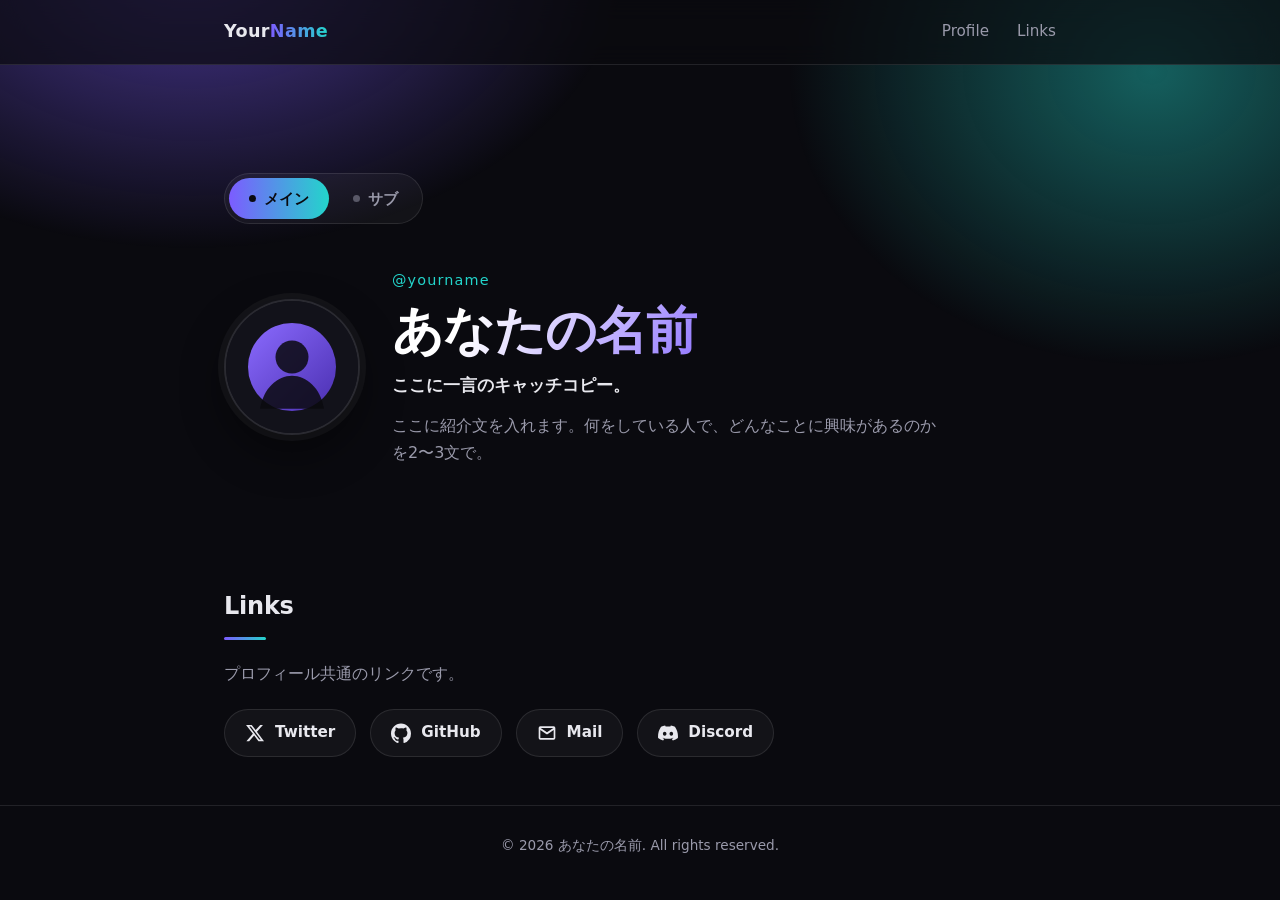
==== index.html @ 79619dff "update" ====
<!DOCTYPE html>
<html lang="ja">
<head>
  <meta charset="UTF-8" />
  <meta name="viewport" content="width=device-width, initial-scale=1.0" />
  <title>あなたの名前 | Portfolio</title>
  <meta name="description" content="2つのプロフィールを切り替えられるポートフォリオサイト。" />
  <link rel="stylesheet" href="styles.css" />
</head>
<body>
  <div class="glow" aria-hidden="true"></div>

  <header class="site-header">
    <div class="container header-inner">
      <a href="#top" class="logo">Your<span>Name</span></a>
      <button class="nav-toggle" aria-label="メニューを開く" aria-expanded="false" aria-controls="site-nav">
        <span></span><span></span><span></span>
      </button>
      <nav id="site-nav" class="site-nav">
        <a href="#profile">Profile</a>
        <a href="#links">Links</a>
      </nav>
    </div>
  </header>

  <main id="top">
    <section id="profile" class="hero container">
      <div class="profile-switch" role="tablist" aria-label="プロフィールを切り替え">
        <button class="switch-tab is-active" role="tab" id="tab-0" aria-selected="true" aria-controls="profile-panel" tabindex="0">
          <span class="switch-dot" aria-hidden="true"></span>
          <span class="switch-label">メイン</span>
        </button>
        <button class="switch-tab" role="tab" id="tab-1" aria-selected="false" aria-controls="profile-panel" tabindex="-1">
          <span class="switch-dot" aria-hidden="true"></span>
          <span class="switch-label">サブ</span>
        </button>
      </div>

      <div id="profile-panel" class="profile-panel" role="tabpanel" aria-labelledby="tab-0" tabindex="0">
        <div class="profile-content" id="profile-content">
          <img id="profile-avatar" class="avatar" src="assets/avatar-1.svg" alt="メインのアイコン" width="132" height="132" />
          <div class="profile-meta">
            <p class="handle" id="profile-handle">@yourname</p>
            <h1 class="profile-name" id="profile-name">あなたの名前</h1>
            <p class="profile-tagline" id="profile-tagline">ここに一言のキャッチコピー。</p>
            <p class="profile-intro" id="profile-intro">
              ここに紹介文を入れます。何をしている人で、どんなことに興味があるのかを2〜3文で。
            </p>
          </div>
        </div>
      </div>
    </section>

    <section id="links" class="section container reveal">
      <h2 class="section-title">Links</h2>
      <p class="section-body">プロフィール共通のリンクです。</p>
      <ul class="social-list">
        <li>
          <a class="social" href="https://twitter.com/" target="_blank" rel="noopener noreferrer">
            <svg viewBox="0 0 24 24" aria-hidden="true"><path d="M18.244 2.25h3.308l-7.227 8.26 8.502 11.24H16.17l-5.214-6.817L4.99 21.75H1.68l7.73-8.835L1.254 2.25H8.08l4.713 6.231zm-1.161 17.52h1.833L7.084 4.126H5.117z" /></svg>
            <span>Twitter</span>
          </a>
        </li>
        <li>
          <a class="social" href="https://github.com/" target="_blank" rel="noopener noreferrer">
            <svg viewBox="0 0 24 24" aria-hidden="true"><path d="M12 .5C5.37.5 0 5.87 0 12.5c0 5.3 3.44 9.8 8.21 11.39.6.11.82-.26.82-.58 0-.29-.01-1.04-.02-2.05-3.34.73-4.04-1.61-4.04-1.61-.55-1.39-1.34-1.76-1.34-1.76-1.09-.75.08-.73.08-.73 1.2.08 1.84 1.24 1.84 1.24 1.07 1.83 2.81 1.3 3.5.99.11-.78.42-1.3.76-1.6-2.67-.3-5.47-1.34-5.47-5.95 0-1.31.47-2.39 1.24-3.23-.12-.3-.54-1.52.12-3.18 0 0 1.01-.32 3.3 1.23a11.5 11.5 0 0 1 3.01-.4c1.02 0 2.05.14 3.01.4 2.28-1.55 3.29-1.23 3.29-1.23.66 1.66.24 2.88.12 3.18.77.84 1.24 1.92 1.24 3.23 0 4.62-2.81 5.64-5.49 5.94.43.37.82 1.1.82 2.22 0 1.6-.02 2.89-.02 3.28 0 .32.22.7.83.58A12 12 0 0 0 24 12.5C24 5.87 18.63.5 12 .5z" /></svg>
            <span>GitHub</span>
          </a>
        </li>
        <li>
          <a class="social" href="mailto:you@example.com">
            <svg viewBox="0 0 24 24" aria-hidden="true"><path d="M2 6a2 2 0 0 1 2-2h16a2 2 0 0 1 2 2v12a2 2 0 0 1-2 2H4a2 2 0 0 1-2-2zm2.4 0L12 11.16 19.6 6zM4 8.34V18h16V8.34l-7.42 5.09a1 1 0 0 1-1.16 0z" /></svg>
            <span>Mail</span>
          </a>
        </li>
        <li>
          <a class="social" href="https://discord.com/" target="_blank" rel="noopener noreferrer">
            <svg viewBox="0 0 24 24" aria-hidden="true"><path d="M20.32 4.37A19.79 19.79 0 0 0 15.44 3a13.7 13.7 0 0 0-.62 1.28 18.28 18.28 0 0 0-5.64 0A12.6 12.6 0 0 0 8.55 3a19.74 19.74 0 0 0-4.88 1.37C.56 9.02-.28 13.55.14 18.02a19.9 19.9 0 0 0 6.02 3.04 14.6 14.6 0 0 0 1.29-2.1 12.9 12.9 0 0 1-2.03-.98c.17-.12.34-.25.5-.38a14.2 14.2 0 0 0 12.16 0c.16.13.33.26.5.38a12.9 12.9 0 0 1-2.03.98 14.5 14.5 0 0 0 1.29 2.1 19.84 19.84 0 0 0 6.03-3.04c.5-5.18-.83-9.67-3.55-13.65zM8.02 15.33c-1.18 0-2.15-1.08-2.15-2.42 0-1.33.95-2.42 2.15-2.42 1.2 0 2.17 1.09 2.15 2.42 0 1.34-.95 2.42-2.15 2.42zm7.96 0c-1.18 0-2.15-1.08-2.15-2.42 0-1.33.95-2.42 2.15-2.42 1.2 0 2.17 1.09 2.15 2.42 0 1.34-.95 2.42-2.15 2.42z" /></svg>
            <span>Discord</span>
          </a>
        </li>
      </ul>
    </section>
  </main>

  <footer class="site-footer">
    <div class="container">
      <p>&copy; <span id="year"></span> あなたの名前. All rights reserved.</p>
    </div>
  </footer>

  <script src="script.js"></script>
</body>
</html>
---- styles.css ----
:root {
  --bg: #0a0a0f;
  --bg-soft: #12121a;
  --surface: rgba(255, 255, 255, 0.04);
  --surface-strong: rgba(255, 255, 255, 0.08);
  --border: rgba(255, 255, 255, 0.1);
  --text: #e8e8ee;
  --text-muted: #9a9aab;
  --accent: #7c5cff;
  --accent-2: #23d5cb;
  --radius: 14px;
  --max-width: 880px;
}

* {
  margin: 0;
  padding: 0;
  box-sizing: border-box;
}

html {
  scroll-behavior: smooth;
}

body {
  font-family: system-ui, -apple-system, "Segoe UI", "Hiragino Kaku Gothic ProN",
    "Noto Sans JP", Meiryo, sans-serif;
  background: var(--bg);
  color: var(--text);
  line-height: 1.7;
  -webkit-font-smoothing: antialiased;
  overflow-x: hidden;
}

:focus-visible {
  outline: 2px solid var(--accent-2);
  outline-offset: 3px;
  border-radius: 8px;
}

.glow {
  position: fixed;
  inset: 0;
  z-index: -1;
  pointer-events: none;
  background:
    radial-gradient(620px 420px at 15% -5%, color-mix(in oklab, var(--accent) 55%, transparent), transparent 70%),
    radial-gradient(520px 420px at 90% 8%, color-mix(in oklab, var(--accent-2) 42%, transparent), transparent 70%);
}

.container {
  width: 100%;
  max-width: var(--max-width);
  margin: 0 auto;
  padding: 0 24px;
}

a {
  color: inherit;
  text-decoration: none;
}

/* Header */
.site-header {
  position: sticky;
  top: 0;
  z-index: 10;
  backdrop-filter: blur(12px);
  background: rgba(10, 10, 15, 0.7);
  border-bottom: 1px solid var(--border);
}

.header-inner {
  display: flex;
  align-items: center;
  justify-content: space-between;
  height: 64px;
}

.logo {
  font-weight: 700;
  letter-spacing: 0.02em;
  font-size: 1.1rem;
}

.logo span {
  background: linear-gradient(90deg, var(--accent), var(--accent-2));
  -webkit-background-clip: text;
  background-clip: text;
  color: transparent;
}

.site-nav {
  display: flex;
  gap: 28px;
}

.site-nav a {
  color: var(--text-muted);
  font-size: 0.95rem;
  transition: color 0.2s ease;
}

.site-nav a:hover {
  color: var(--text);
}

.nav-toggle {
  display: none;
  flex-direction: column;
  gap: 5px;
  background: none;
  border: none;
  cursor: pointer;
  padding: 8px;
}

.nav-toggle span {
  width: 22px;
  height: 2px;
  background: var(--text);
  border-radius: 2px;
  transition: transform 0.2s ease, opacity 0.2s ease;
}

/* Profile switcher */
.hero {
  padding: clamp(56px, 12vh, 120px) 24px clamp(40px, 8vh, 80px);
}

.profile-switch {
  display: inline-flex;
  gap: 4px;
  padding: 4px;
  margin-bottom: 44px;
  border: 1px solid var(--border);
  border-radius: 999px;
  background: var(--surface);
}

.switch-tab {
  display: inline-flex;
  align-items: center;
  gap: 8px;
  min-height: 40px;
  padding: 8px 20px;
  border: none;
  border-radius: 999px;
  background: transparent;
  color: var(--text-muted);
  font: inherit;
  font-size: 0.92rem;
  font-weight: 600;
  cursor: pointer;
  transition: color 0.2s ease, background 0.25s ease;
}

.switch-tab:hover {
  color: var(--text);
}

.switch-tab.is-active {
  color: #0a0a0f;
  background: linear-gradient(90deg, var(--accent), var(--accent-2));
}

.switch-dot {
  width: 7px;
  height: 7px;
  border-radius: 50%;
  background: currentColor;
  opacity: 0.5;
}

.switch-tab.is-active .switch-dot {
  opacity: 1;
}

/* Profile panel */
.profile-panel {
  outline: none;
}

.profile-content {
  display: flex;
  align-items: center;
  gap: 32px;
}

.profile-content.switching {
  animation: panelIn 0.4s cubic-bezier(0.22, 1, 0.36, 1) both;
}

@keyframes panelIn {
  from {
    opacity: 0;
    transform: translateY(12px);
  }
  to {
    opacity: 1;
    transform: none;
  }
}

.avatar {
  width: clamp(104px, 20vw, 136px);
  height: clamp(104px, 20vw, 136px);
  flex-shrink: 0;
  border-radius: 50%;
  border: 2px solid var(--border);
  object-fit: cover;
  background: var(--bg-soft);
  box-shadow: 0 0 0 6px var(--surface), 0 18px 44px rgba(0, 0, 0, 0.45);
}

.profile-meta {
  min-width: 0;
}

.handle {
  color: var(--accent-2);
  font-size: 0.9rem;
  letter-spacing: 0.08em;
  margin-bottom: 8px;
}

.profile-name {
  font-size: clamp(2rem, 6vw, 3.2rem);
  line-height: 1.15;
  font-weight: 800;
  letter-spacing: -0.02em;
  background: linear-gradient(120deg, #ffffff 15%, var(--accent) 68%, var(--accent-2) 100%);
  -webkit-background-clip: text;
  background-clip: text;
  color: transparent;
}

.profile-tagline {
  margin-top: 12px;
  font-size: 1.05rem;
  font-weight: 600;
}

.profile-intro {
  margin-top: 12px;
  max-width: 54ch;
  color: var(--text-muted);
}

/* Sections */
.section {
  padding: 48px 24px;
}

.section-title {
  font-size: 1.5rem;
  font-weight: 700;
  letter-spacing: -0.01em;
  margin-bottom: 20px;
}

.section-title::after {
  content: "";
  display: block;
  width: 42px;
  height: 3px;
  margin-top: 10px;
  border-radius: 3px;
  background: linear-gradient(90deg, var(--accent), var(--accent-2));
}

.section-body {
  color: var(--text-muted);
  max-width: 60ch;
  margin-bottom: 22px;
}

/* Social links */
.social-list {
  display: flex;
  flex-wrap: wrap;
  gap: 14px;
  list-style: none;
}

.social {
  display: inline-flex;
  align-items: center;
  gap: 10px;
  min-height: 48px;
  padding: 10px 20px;
  border: 1px solid var(--border);
  border-radius: 999px;
  background: var(--surface);
  font-size: 0.95rem;
  font-weight: 600;
  transition: transform 0.15s ease, border-color 0.2s ease, background 0.2s ease;
}

.social:hover {
  transform: translateY(-2px);
  border-color: color-mix(in oklab, var(--accent) 55%, var(--border));
  background: var(--surface-strong);
}

.social svg {
  width: 20px;
  height: 20px;
  fill: currentColor;
}

/* Footer */
.site-footer {
  border-top: 1px solid var(--border);
  padding: 28px 0;
  color: var(--text-muted);
  font-size: 0.85rem;
}

.site-footer p {
  text-align: center;
}

/* Reveal animation */
.reveal {
  opacity: 0;
  transform: translateY(24px);
  transition: opacity 0.6s ease, transform 0.6s ease;
}

.reveal.visible {
  opacity: 1;
  transform: none;
}

@media (prefers-reduced-motion: reduce) {
  html {
    scroll-behavior: auto;
  }
  .reveal {
    opacity: 1;
    transform: none;
    transition: none;
  }
  .profile-content.switching {
    animation: none;
  }
}

/* Mobile */
@media (max-width: 640px) {
  .nav-toggle {
    display: flex;
  }

  .site-nav {
    position: absolute;
    top: 64px;
    right: 0;
    left: 0;
    flex-direction: column;
    gap: 0;
    padding: 8px 24px 20px;
    background: rgba(10, 10, 15, 0.96);
    border-bottom: 1px solid var(--border);
    transform: translateY(-8px);
    opacity: 0;
    pointer-events: none;
    transition: opacity 0.2s ease, transform 0.2s ease;
  }

  .site-nav.open {
    opacity: 1;
    transform: none;
    pointer-events: auto;
  }

  .site-nav a {
    padding: 12px 0;
    border-bottom: 1px solid var(--border);
  }

  .nav-toggle[aria-expanded="true"] span:nth-child(1) {
    transform: translateY(7px) rotate(45deg);
  }

  .nav-toggle[aria-expanded="true"] span:nth-child(2) {
    opacity: 0;
  }

  .nav-toggle[aria-expanded="true"] span:nth-child(3) {
    transform: translateY(-7px) rotate(-45deg);
  }

  .profile-switch {
    width: 100%;
  }

  .switch-tab {
    flex: 1;
    justify-content: center;
  }

  .profile-content {
    flex-direction: column;
    align-items: flex-start;
    gap: 22px;
  }
}
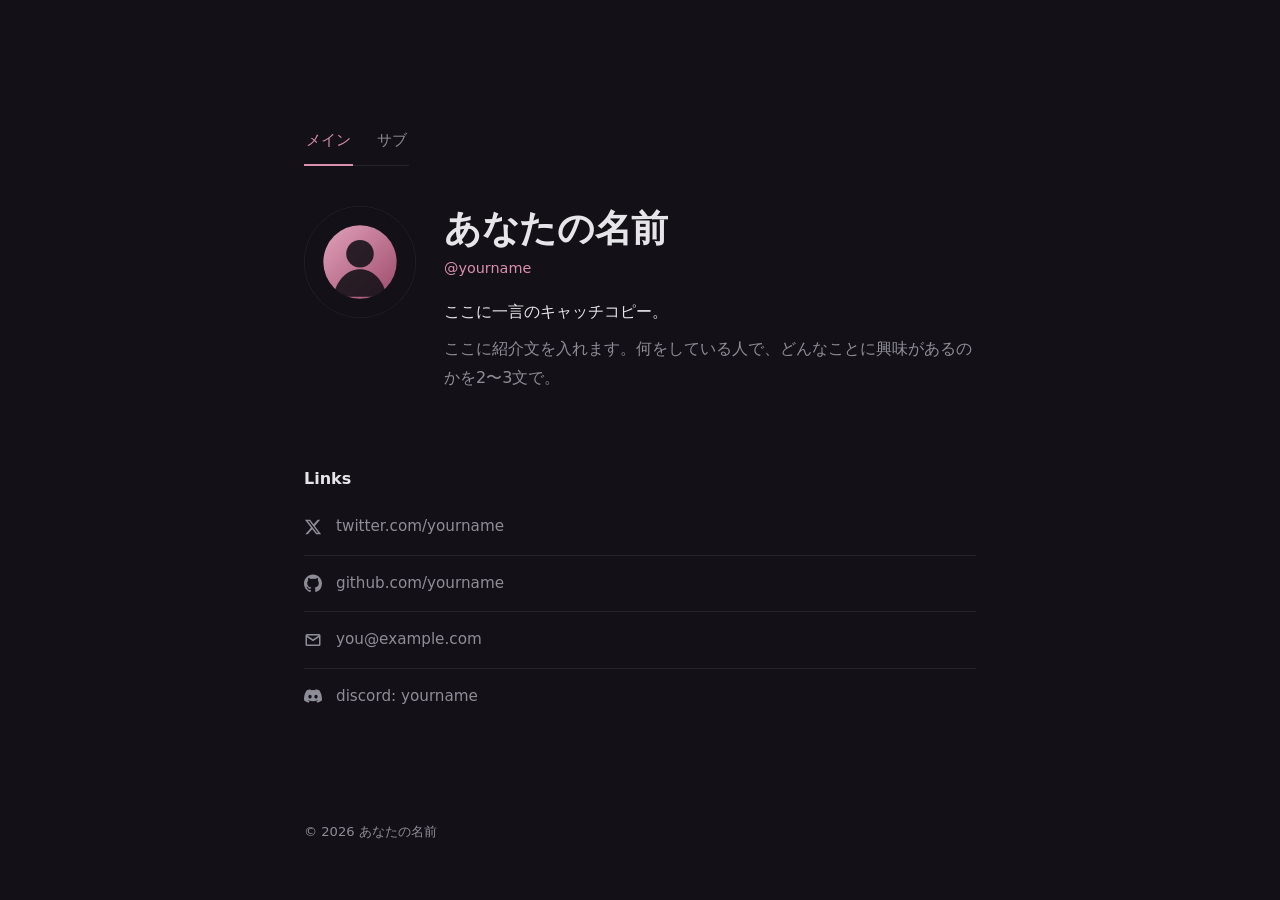
==== commit 3a823ab6: "update" ====
--- a/index.html
+++ b/index.html
@@ -3,47 +3,30 @@
 <head>
   <meta charset="UTF-8" />
   <meta name="viewport" content="width=device-width, initial-scale=1.0" />
-  <title>あなたの名前 | Portfolio</title>
-  <meta name="description" content="2つのプロフィールを切り替えられるポートフォリオサイト。" />
+  <title>あなたの名前</title>
+  <meta name="description" content="2つのプロフィールを切り替えられる個人サイト。" />
   <link rel="stylesheet" href="styles.css" />
 </head>
 <body>
-  <div class="glow" aria-hidden="true"></div>
-
-  <header class="site-header">
-    <div class="container header-inner">
-      <a href="#top" class="logo">Your<span>Name</span></a>
-      <button class="nav-toggle" aria-label="メニューを開く" aria-expanded="false" aria-controls="site-nav">
-        <span></span><span></span><span></span>
-      </button>
-      <nav id="site-nav" class="site-nav">
-        <a href="#profile">Profile</a>
-        <a href="#links">Links</a>
-      </nav>
-    </div>
-  </header>
-
-  <main id="top">
-    <section id="profile" class="hero container">
-      <div class="profile-switch" role="tablist" aria-label="プロフィールを切り替え">
+  <main class="page">
+    <section class="profile">
+      <div class="switcher" role="tablist" aria-label="プロフィールを切り替え">
         <button class="switch-tab is-active" role="tab" id="tab-0" aria-selected="true" aria-controls="profile-panel" tabindex="0">
-          <span class="switch-dot" aria-hidden="true"></span>
           <span class="switch-label">メイン</span>
         </button>
         <button class="switch-tab" role="tab" id="tab-1" aria-selected="false" aria-controls="profile-panel" tabindex="-1">
-          <span class="switch-dot" aria-hidden="true"></span>
           <span class="switch-label">サブ</span>
         </button>
       </div>
 
       <div id="profile-panel" class="profile-panel" role="tabpanel" aria-labelledby="tab-0" tabindex="0">
-        <div class="profile-content" id="profile-content">
-          <img id="profile-avatar" class="avatar" src="assets/avatar-1.svg" alt="メインのアイコン" width="132" height="132" />
-          <div class="profile-meta">
+        <div class="profile-body" id="profile-body">
+          <img id="profile-avatar" class="avatar" src="assets/avatar-1.svg" alt="メインのアイコン" width="120" height="120" />
+          <div class="profile-text">
+            <h1 class="name" id="profile-name">あなたの名前</h1>
             <p class="handle" id="profile-handle">@yourname</p>
-            <h1 class="profile-name" id="profile-name">あなたの名前</h1>
-            <p class="profile-tagline" id="profile-tagline">ここに一言のキャッチコピー。</p>
-            <p class="profile-intro" id="profile-intro">
+            <p class="tagline" id="profile-tagline">ここに一言のキャッチコピー。</p>
+            <p class="intro" id="profile-intro">
               ここに紹介文を入れます。何をしている人で、どんなことに興味があるのかを2〜3文で。
             </p>
           </div>
@@ -51,32 +34,31 @@
       </div>
     </section>
 
-    <section id="links" class="section container reveal">
-      <h2 class="section-title">Links</h2>
-      <p class="section-body">プロフィール共通のリンクです。</p>
-      <ul class="social-list">
+    <section class="links-section">
+      <h2 class="section-label">Links</h2>
+      <ul class="links">
         <li>
-          <a class="social" href="https://twitter.com/" target="_blank" rel="noopener noreferrer">
+          <a class="link" href="https://twitter.com/yourname" target="_blank" rel="noopener noreferrer">
             <svg viewBox="0 0 24 24" aria-hidden="true"><path d="M18.244 2.25h3.308l-7.227 8.26 8.502 11.24H16.17l-5.214-6.817L4.99 21.75H1.68l7.73-8.835L1.254 2.25H8.08l4.713 6.231zm-1.161 17.52h1.833L7.084 4.126H5.117z" /></svg>
-            <span>Twitter</span>
+            <span class="link-text">twitter.com/yourname</span>
           </a>
         </li>
         <li>
-          <a class="social" href="https://github.com/" target="_blank" rel="noopener noreferrer">
+          <a class="link" href="https://github.com/yourname" target="_blank" rel="noopener noreferrer">
             <svg viewBox="0 0 24 24" aria-hidden="true"><path d="M12 .5C5.37.5 0 5.87 0 12.5c0 5.3 3.44 9.8 8.21 11.39.6.11.82-.26.82-.58 0-.29-.01-1.04-.02-2.05-3.34.73-4.04-1.61-4.04-1.61-.55-1.39-1.34-1.76-1.34-1.76-1.09-.75.08-.73.08-.73 1.2.08 1.84 1.24 1.84 1.24 1.07 1.83 2.81 1.3 3.5.99.11-.78.42-1.3.76-1.6-2.67-.3-5.47-1.34-5.47-5.95 0-1.31.47-2.39 1.24-3.23-.12-.3-.54-1.52.12-3.18 0 0 1.01-.32 3.3 1.23a11.5 11.5 0 0 1 3.01-.4c1.02 0 2.05.14 3.01.4 2.28-1.55 3.29-1.23 3.29-1.23.66 1.66.24 2.88.12 3.18.77.84 1.24 1.92 1.24 3.23 0 4.62-2.81 5.64-5.49 5.94.43.37.82 1.1.82 2.22 0 1.6-.02 2.89-.02 3.28 0 .32.22.7.83.58A12 12 0 0 0 24 12.5C24 5.87 18.63.5 12 .5z" /></svg>
-            <span>GitHub</span>
+            <span class="link-text">github.com/yourname</span>
           </a>
         </li>
         <li>
-          <a class="social" href="mailto:you@example.com">
+          <a class="link" href="mailto:you@example.com">
             <svg viewBox="0 0 24 24" aria-hidden="true"><path d="M2 6a2 2 0 0 1 2-2h16a2 2 0 0 1 2 2v12a2 2 0 0 1-2 2H4a2 2 0 0 1-2-2zm2.4 0L12 11.16 19.6 6zM4 8.34V18h16V8.34l-7.42 5.09a1 1 0 0 1-1.16 0z" /></svg>
-            <span>Mail</span>
+            <span class="link-text">you@example.com</span>
           </a>
         </li>
         <li>
-          <a class="social" href="https://discord.com/" target="_blank" rel="noopener noreferrer">
+          <a class="link" href="https://discord.com/users/yourname" target="_blank" rel="noopener noreferrer">
             <svg viewBox="0 0 24 24" aria-hidden="true"><path d="M20.32 4.37A19.79 19.79 0 0 0 15.44 3a13.7 13.7 0 0 0-.62 1.28 18.28 18.28 0 0 0-5.64 0A12.6 12.6 0 0 0 8.55 3a19.74 19.74 0 0 0-4.88 1.37C.56 9.02-.28 13.55.14 18.02a19.9 19.9 0 0 0 6.02 3.04 14.6 14.6 0 0 0 1.29-2.1 12.9 12.9 0 0 1-2.03-.98c.17-.12.34-.25.5-.38a14.2 14.2 0 0 0 12.16 0c.16.13.33.26.5.38a12.9 12.9 0 0 1-2.03.98 14.5 14.5 0 0 0 1.29 2.1 19.84 19.84 0 0 0 6.03-3.04c.5-5.18-.83-9.67-3.55-13.65zM8.02 15.33c-1.18 0-2.15-1.08-2.15-2.42 0-1.33.95-2.42 2.15-2.42 1.2 0 2.17 1.09 2.15 2.42 0 1.34-.95 2.42-2.15 2.42zm7.96 0c-1.18 0-2.15-1.08-2.15-2.42 0-1.33.95-2.42 2.15-2.42 1.2 0 2.17 1.09 2.15 2.42 0 1.34-.95 2.42-2.15 2.42z" /></svg>
-            <span>Discord</span>
+            <span class="link-text">discord: yourname</span>
           </a>
         </li>
       </ul>
@@ -84,9 +66,7 @@
   </main>
 
   <footer class="site-footer">
-    <div class="container">
-      <p>&copy; <span id="year"></span> あなたの名前. All rights reserved.</p>
-    </div>
+    <p>&copy; <span id="year"></span> あなたの名前</p>
   </footer>
 
   <script src="script.js"></script>
--- a/styles.css
+++ b/styles.css
@@ -1,15 +1,10 @@
 :root {
-  --bg: #0a0a0f;
-  --bg-soft: #12121a;
-  --surface: rgba(255, 255, 255, 0.04);
-  --surface-strong: rgba(255, 255, 255, 0.08);
-  --border: rgba(255, 255, 255, 0.1);
-  --text: #e8e8ee;
-  --text-muted: #9a9aab;
-  --accent: #7c5cff;
-  --accent-2: #23d5cb;
-  --radius: 14px;
-  --max-width: 880px;
+  --base: #141017;
+  --text: #e6e6ea;
+  --text-muted: #8d8d97;
+  --border: rgba(255, 255, 255, 0.08);
+  --accent: #d98fae;
+  --max-width: 720px;
 }
 
 * {
@@ -25,34 +20,17 @@
 body {
   font-family: system-ui, -apple-system, "Segoe UI", "Hiragino Kaku Gothic ProN",
     "Noto Sans JP", Meiryo, sans-serif;
-  background: var(--bg);
+  background: var(--base);
   color: var(--text);
-  line-height: 1.7;
+  line-height: 1.8;
   -webkit-font-smoothing: antialiased;
-  overflow-x: hidden;
+  transition: background 0.5s ease;
 }
 
 :focus-visible {
-  outline: 2px solid var(--accent-2);
+  outline: 2px solid var(--accent);
   outline-offset: 3px;
-  border-radius: 8px;
-}
-
-.glow {
-  position: fixed;
-  inset: 0;
-  z-index: -1;
-  pointer-events: none;
-  background:
-    radial-gradient(620px 420px at 15% -5%, color-mix(in oklab, var(--accent) 55%, transparent), transparent 70%),
-    radial-gradient(520px 420px at 90% 8%, color-mix(in oklab, var(--accent-2) 42%, transparent), transparent 70%);
-}
-
-.container {
-  width: 100%;
-  max-width: var(--max-width);
-  margin: 0 auto;
-  padding: 0 24px;
+  border-radius: 4px;
 }
 
 a {
@@ -60,99 +38,34 @@
   text-decoration: none;
 }
 
-/* Header */
-.site-header {
-  position: sticky;
-  top: 0;
-  z-index: 10;
-  backdrop-filter: blur(12px);
-  background: rgba(10, 10, 15, 0.7);
+.page {
+  max-width: var(--max-width);
+  margin: 0 auto;
+  padding: clamp(56px, 14vh, 128px) 24px 72px;
+}
+
+/* Profile */
+.profile {
+  margin-bottom: 72px;
+}
+
+.switcher {
+  display: inline-flex;
+  gap: 22px;
+  margin-bottom: 40px;
   border-bottom: 1px solid var(--border);
 }
 
-.header-inner {
-  display: flex;
-  align-items: center;
-  justify-content: space-between;
-  height: 64px;
-}
-
-.logo {
-  font-weight: 700;
-  letter-spacing: 0.02em;
-  font-size: 1.1rem;
-}
-
-.logo span {
-  background: linear-gradient(90deg, var(--accent), var(--accent-2));
-  -webkit-background-clip: text;
-  background-clip: text;
-  color: transparent;
-}
-
-.site-nav {
-  display: flex;
-  gap: 28px;
-}
-
-.site-nav a {
-  color: var(--text-muted);
+.switch-tab {
+  position: relative;
+  padding: 0 2px 11px;
+  border: none;
+  background: none;
+  color: var(--text-muted);
+  font: inherit;
   font-size: 0.95rem;
+  cursor: pointer;
   transition: color 0.2s ease;
-}
-
-.site-nav a:hover {
-  color: var(--text);
-}
-
-.nav-toggle {
-  display: none;
-  flex-direction: column;
-  gap: 5px;
-  background: none;
-  border: none;
-  cursor: pointer;
-  padding: 8px;
-}
-
-.nav-toggle span {
-  width: 22px;
-  height: 2px;
-  background: var(--text);
-  border-radius: 2px;
-  transition: transform 0.2s ease, opacity 0.2s ease;
-}
-
-/* Profile switcher */
-.hero {
-  padding: clamp(56px, 12vh, 120px) 24px clamp(40px, 8vh, 80px);
-}
-
-.profile-switch {
-  display: inline-flex;
-  gap: 4px;
-  padding: 4px;
-  margin-bottom: 44px;
-  border: 1px solid var(--border);
-  border-radius: 999px;
-  background: var(--surface);
-}
-
-.switch-tab {
-  display: inline-flex;
-  align-items: center;
-  gap: 8px;
-  min-height: 40px;
-  padding: 8px 20px;
-  border: none;
-  border-radius: 999px;
-  background: transparent;
-  color: var(--text-muted);
-  font: inherit;
-  font-size: 0.92rem;
-  font-weight: 600;
-  cursor: pointer;
-  transition: color 0.2s ease, background 0.25s ease;
 }
 
 .switch-tab:hover {
@@ -160,41 +73,37 @@
 }
 
 .switch-tab.is-active {
-  color: #0a0a0f;
-  background: linear-gradient(90deg, var(--accent), var(--accent-2));
-}
-
-.switch-dot {
-  width: 7px;
-  height: 7px;
-  border-radius: 50%;
-  background: currentColor;
-  opacity: 0.5;
-}
-
-.switch-tab.is-active .switch-dot {
-  opacity: 1;
-}
-
-/* Profile panel */
+  color: var(--accent);
+}
+
+.switch-tab.is-active::after {
+  content: "";
+  position: absolute;
+  left: 0;
+  right: 0;
+  bottom: -1px;
+  height: 2px;
+  background: var(--accent);
+}
+
 .profile-panel {
   outline: none;
 }
 
-.profile-content {
+.profile-body {
   display: flex;
-  align-items: center;
-  gap: 32px;
-}
-
-.profile-content.switching {
-  animation: panelIn 0.4s cubic-bezier(0.22, 1, 0.36, 1) both;
-}
-
-@keyframes panelIn {
+  align-items: flex-start;
+  gap: 28px;
+}
+
+.profile-body.switching {
+  animation: fadeUp 0.35s ease both;
+}
+
+@keyframes fadeUp {
   from {
     opacity: 0;
-    transform: translateY(12px);
+    transform: translateY(8px);
   }
   to {
     opacity: 1;
@@ -203,207 +112,110 @@
 }
 
 .avatar {
-  width: clamp(104px, 20vw, 136px);
-  height: clamp(104px, 20vw, 136px);
+  width: clamp(88px, 16vw, 112px);
+  height: clamp(88px, 16vw, 112px);
   flex-shrink: 0;
   border-radius: 50%;
-  border: 2px solid var(--border);
+  border: 1px solid var(--border);
   object-fit: cover;
-  background: var(--bg-soft);
-  box-shadow: 0 0 0 6px var(--surface), 0 18px 44px rgba(0, 0, 0, 0.45);
-}
-
-.profile-meta {
+  background: #0c0c10;
+}
+
+.profile-text {
   min-width: 0;
 }
 
+.name {
+  font-size: clamp(1.7rem, 5vw, 2.3rem);
+  font-weight: 700;
+  line-height: 1.25;
+  letter-spacing: -0.01em;
+}
+
 .handle {
-  color: var(--accent-2);
+  margin-top: 4px;
+  color: var(--accent);
   font-size: 0.9rem;
-  letter-spacing: 0.08em;
-  margin-bottom: 8px;
-}
-
-.profile-name {
-  font-size: clamp(2rem, 6vw, 3.2rem);
-  line-height: 1.15;
-  font-weight: 800;
-  letter-spacing: -0.02em;
-  background: linear-gradient(120deg, #ffffff 15%, var(--accent) 68%, var(--accent-2) 100%);
-  -webkit-background-clip: text;
-  background-clip: text;
-  color: transparent;
-}
-
-.profile-tagline {
-  margin-top: 12px;
-  font-size: 1.05rem;
+}
+
+.tagline {
+  margin-top: 16px;
+  font-size: 1rem;
+}
+
+.intro {
+  margin-top: 8px;
+  max-width: 56ch;
+  color: var(--text-muted);
+}
+
+/* Links */
+.links-section {
+  margin-bottom: 24px;
+}
+
+.section-label {
+  font-size: 1rem;
   font-weight: 600;
-}
-
-.profile-intro {
-  margin-top: 12px;
-  max-width: 54ch;
-  color: var(--text-muted);
-}
-
-/* Sections */
-.section {
-  padding: 48px 24px;
-}
-
-.section-title {
-  font-size: 1.5rem;
-  font-weight: 700;
-  letter-spacing: -0.01em;
-  margin-bottom: 20px;
-}
-
-.section-title::after {
-  content: "";
-  display: block;
-  width: 42px;
-  height: 3px;
-  margin-top: 10px;
-  border-radius: 3px;
-  background: linear-gradient(90deg, var(--accent), var(--accent-2));
-}
-
-.section-body {
-  color: var(--text-muted);
-  max-width: 60ch;
-  margin-bottom: 22px;
-}
-
-/* Social links */
-.social-list {
+  margin-bottom: 6px;
+}
+
+.links {
+  list-style: none;
+}
+
+.link {
   display: flex;
-  flex-wrap: wrap;
+  align-items: center;
   gap: 14px;
-  list-style: none;
-}
-
-.social {
-  display: inline-flex;
-  align-items: center;
-  gap: 10px;
-  min-height: 48px;
-  padding: 10px 20px;
-  border: 1px solid var(--border);
-  border-radius: 999px;
-  background: var(--surface);
+  padding: 14px 0;
+  border-bottom: 1px solid var(--border);
+  color: var(--text-muted);
   font-size: 0.95rem;
-  font-weight: 600;
-  transition: transform 0.15s ease, border-color 0.2s ease, background 0.2s ease;
-}
-
-.social:hover {
-  transform: translateY(-2px);
-  border-color: color-mix(in oklab, var(--accent) 55%, var(--border));
-  background: var(--surface-strong);
-}
-
-.social svg {
-  width: 20px;
-  height: 20px;
+  transition: color 0.2s ease, padding-left 0.2s ease;
+}
+
+.link:hover {
+  color: var(--accent);
+  padding-left: 4px;
+}
+
+.link svg {
+  width: 18px;
+  height: 18px;
+  flex-shrink: 0;
   fill: currentColor;
+}
+
+.link-text {
+  overflow-wrap: anywhere;
+}
+
+.links li:last-child .link {
+  border-bottom: none;
 }
 
 /* Footer */
 .site-footer {
-  border-top: 1px solid var(--border);
-  padding: 28px 0;
-  color: var(--text-muted);
-  font-size: 0.85rem;
-}
-
-.site-footer p {
-  text-align: center;
-}
-
-/* Reveal animation */
-.reveal {
-  opacity: 0;
-  transform: translateY(24px);
-  transition: opacity 0.6s ease, transform 0.6s ease;
-}
-
-.reveal.visible {
-  opacity: 1;
-  transform: none;
+  max-width: var(--max-width);
+  margin: 0 auto;
+  padding: 0 24px 40px;
+  color: var(--text-muted);
+  font-size: 0.82rem;
 }
 
 @media (prefers-reduced-motion: reduce) {
   html {
     scroll-behavior: auto;
   }
-  .reveal {
-    opacity: 1;
-    transform: none;
-    transition: none;
-  }
-  .profile-content.switching {
+  .profile-body.switching {
     animation: none;
   }
 }
 
-/* Mobile */
-@media (max-width: 640px) {
-  .nav-toggle {
-    display: flex;
-  }
-
-  .site-nav {
-    position: absolute;
-    top: 64px;
-    right: 0;
-    left: 0;
+@media (max-width: 560px) {
+  .profile-body {
     flex-direction: column;
-    gap: 0;
-    padding: 8px 24px 20px;
-    background: rgba(10, 10, 15, 0.96);
-    border-bottom: 1px solid var(--border);
-    transform: translateY(-8px);
-    opacity: 0;
-    pointer-events: none;
-    transition: opacity 0.2s ease, transform 0.2s ease;
-  }
-
-  .site-nav.open {
-    opacity: 1;
-    transform: none;
-    pointer-events: auto;
-  }
-
-  .site-nav a {
-    padding: 12px 0;
-    border-bottom: 1px solid var(--border);
-  }
-
-  .nav-toggle[aria-expanded="true"] span:nth-child(1) {
-    transform: translateY(7px) rotate(45deg);
-  }
-
-  .nav-toggle[aria-expanded="true"] span:nth-child(2) {
-    opacity: 0;
-  }
-
-  .nav-toggle[aria-expanded="true"] span:nth-child(3) {
-    transform: translateY(-7px) rotate(-45deg);
-  }
-
-  .profile-switch {
-    width: 100%;
-  }
-
-  .switch-tab {
-    flex: 1;
-    justify-content: center;
-  }
-
-  .profile-content {
-    flex-direction: column;
-    align-items: flex-start;
-    gap: 22px;
-  }
-}
+    gap: 18px;
+  }
+}
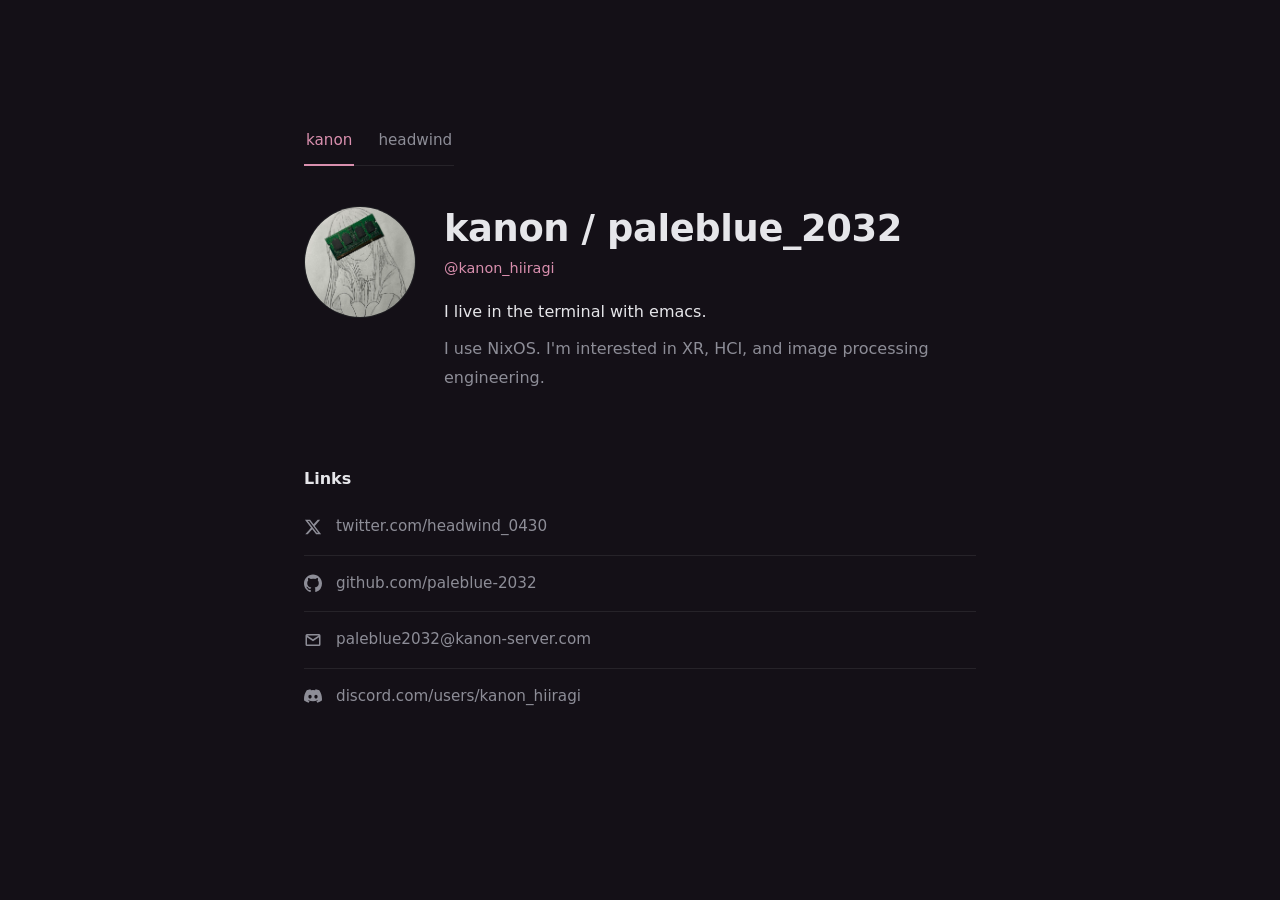
==== commit 81445ecb: "いろいろした" ====
--- a/index.html
+++ b/index.html
@@ -3,14 +3,14 @@
 <head>
   <meta charset="UTF-8" />
   <meta name="viewport" content="width=device-width, initial-scale=1.0" />
-  <title>あなたの名前</title>
-  <meta name="description" content="2つのプロフィールを切り替えられる個人サイト。" />
+  <title>kanon / headwind</title>
+  <meta name="description" content="kanonとheadwindのサイト" />
   <link rel="stylesheet" href="styles.css" />
 </head>
 <body>
   <main class="page">
     <section class="profile">
-      <div class="switcher" role="tablist" aria-label="プロフィールを切り替え">
+      <div class="switcher" role="tablist" aria-label="CHANGE PROFILE">
         <button class="switch-tab is-active" role="tab" id="tab-0" aria-selected="true" aria-controls="profile-panel" tabindex="0">
           <span class="switch-label">メイン</span>
         </button>
@@ -38,37 +38,33 @@
       <h2 class="section-label">Links</h2>
       <ul class="links">
         <li>
-          <a class="link" href="https://twitter.com/yourname" target="_blank" rel="noopener noreferrer">
+          <a class="link" href="https://twitter.com/headwind_0430" target="_blank" rel="noopener noreferrer">
             <svg viewBox="0 0 24 24" aria-hidden="true"><path d="M18.244 2.25h3.308l-7.227 8.26 8.502 11.24H16.17l-5.214-6.817L4.99 21.75H1.68l7.73-8.835L1.254 2.25H8.08l4.713 6.231zm-1.161 17.52h1.833L7.084 4.126H5.117z" /></svg>
-            <span class="link-text">twitter.com/yourname</span>
+            <span class="link-text">twitter.com/headwind_0430</span>
           </a>
         </li>
         <li>
-          <a class="link" href="https://github.com/yourname" target="_blank" rel="noopener noreferrer">
+          <a class="link" href="https://github.com/paleblue-2032" target="_blank" rel="noopener noreferrer">
             <svg viewBox="0 0 24 24" aria-hidden="true"><path d="M12 .5C5.37.5 0 5.87 0 12.5c0 5.3 3.44 9.8 8.21 11.39.6.11.82-.26.82-.58 0-.29-.01-1.04-.02-2.05-3.34.73-4.04-1.61-4.04-1.61-.55-1.39-1.34-1.76-1.34-1.76-1.09-.75.08-.73.08-.73 1.2.08 1.84 1.24 1.84 1.24 1.07 1.83 2.81 1.3 3.5.99.11-.78.42-1.3.76-1.6-2.67-.3-5.47-1.34-5.47-5.95 0-1.31.47-2.39 1.24-3.23-.12-.3-.54-1.52.12-3.18 0 0 1.01-.32 3.3 1.23a11.5 11.5 0 0 1 3.01-.4c1.02 0 2.05.14 3.01.4 2.28-1.55 3.29-1.23 3.29-1.23.66 1.66.24 2.88.12 3.18.77.84 1.24 1.92 1.24 3.23 0 4.62-2.81 5.64-5.49 5.94.43.37.82 1.1.82 2.22 0 1.6-.02 2.89-.02 3.28 0 .32.22.7.83.58A12 12 0 0 0 24 12.5C24 5.87 18.63.5 12 .5z" /></svg>
-            <span class="link-text">github.com/yourname</span>
+            <span class="link-text">github.com/paleblue-2032</span>
           </a>
         </li>
         <li>
-          <a class="link" href="mailto:you@example.com">
+          <a class="link" href="mailto:paleblue2032@kanon-server.com">
             <svg viewBox="0 0 24 24" aria-hidden="true"><path d="M2 6a2 2 0 0 1 2-2h16a2 2 0 0 1 2 2v12a2 2 0 0 1-2 2H4a2 2 0 0 1-2-2zm2.4 0L12 11.16 19.6 6zM4 8.34V18h16V8.34l-7.42 5.09a1 1 0 0 1-1.16 0z" /></svg>
-            <span class="link-text">you@example.com</span>
+            <span class="link-text">paleblue2032@kanon-server.com</span>
           </a>
         </li>
         <li>
-          <a class="link" href="https://discord.com/users/yourname" target="_blank" rel="noopener noreferrer">
+          <a class="link" href="https://discord.com/users/kanon_hiiragi" target="_blank" rel="noopener noreferrer">
             <svg viewBox="0 0 24 24" aria-hidden="true"><path d="M20.32 4.37A19.79 19.79 0 0 0 15.44 3a13.7 13.7 0 0 0-.62 1.28 18.28 18.28 0 0 0-5.64 0A12.6 12.6 0 0 0 8.55 3a19.74 19.74 0 0 0-4.88 1.37C.56 9.02-.28 13.55.14 18.02a19.9 19.9 0 0 0 6.02 3.04 14.6 14.6 0 0 0 1.29-2.1 12.9 12.9 0 0 1-2.03-.98c.17-.12.34-.25.5-.38a14.2 14.2 0 0 0 12.16 0c.16.13.33.26.5.38a12.9 12.9 0 0 1-2.03.98 14.5 14.5 0 0 0 1.29 2.1 19.84 19.84 0 0 0 6.03-3.04c.5-5.18-.83-9.67-3.55-13.65zM8.02 15.33c-1.18 0-2.15-1.08-2.15-2.42 0-1.33.95-2.42 2.15-2.42 1.2 0 2.17 1.09 2.15 2.42 0 1.34-.95 2.42-2.15 2.42zm7.96 0c-1.18 0-2.15-1.08-2.15-2.42 0-1.33.95-2.42 2.15-2.42 1.2 0 2.17 1.09 2.15 2.42 0 1.34-.95 2.42-2.15 2.42z" /></svg>
-            <span class="link-text">discord: yourname</span>
+            <span class="link-text">discord.com/users/kanon_hiiragi</span>
           </a>
         </li>
       </ul>
     </section>
   </main>
 
-  <footer class="site-footer">
-    <p>&copy; <span id="year"></span> あなたの名前</p>
-  </footer>
-
   <script src="script.js"></script>
 </body>
 </html>
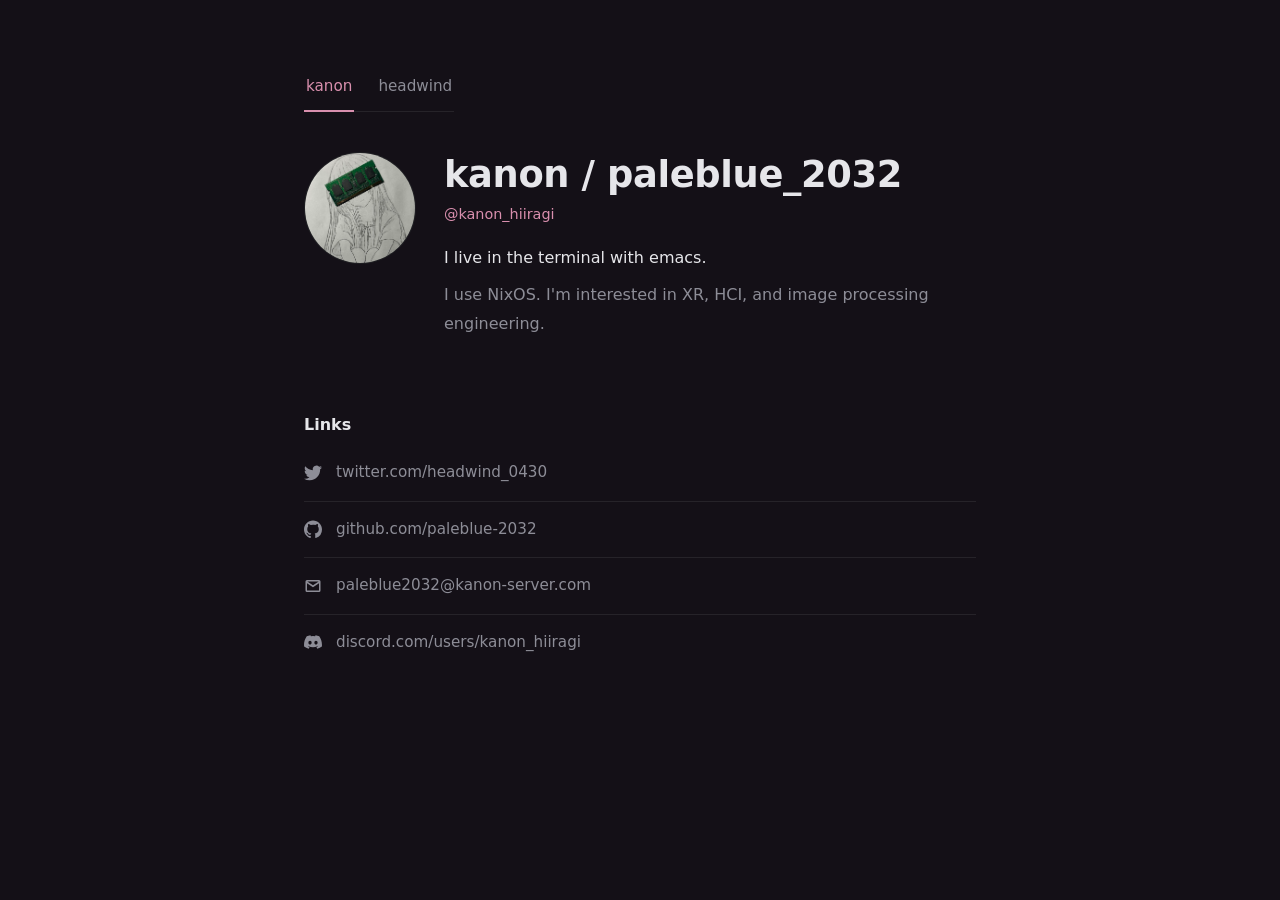
==== commit 9e8ef31b: "整理" ====
--- a/index.html
+++ b/index.html
@@ -12,22 +12,22 @@
     <section class="profile">
       <div class="switcher" role="tablist" aria-label="CHANGE PROFILE">
         <button class="switch-tab is-active" role="tab" id="tab-0" aria-selected="true" aria-controls="profile-panel" tabindex="0">
-          <span class="switch-label">メイン</span>
+          <span class="switch-label">kanon</span>
         </button>
         <button class="switch-tab" role="tab" id="tab-1" aria-selected="false" aria-controls="profile-panel" tabindex="-1">
-          <span class="switch-label">サブ</span>
+          <span class="switch-label">headwind</span>
         </button>
       </div>
 
       <div id="profile-panel" class="profile-panel" role="tabpanel" aria-labelledby="tab-0" tabindex="0">
         <div class="profile-body" id="profile-body">
-          <img id="profile-avatar" class="avatar" src="assets/avatar-1.svg" alt="メインのアイコン" width="120" height="120" />
+          <img id="profile-avatar" class="avatar" src="assets/icon0.png" alt="kanon / paleblue_2032 icon" width="120" height="120" />
           <div class="profile-text">
-            <h1 class="name" id="profile-name">あなたの名前</h1>
-            <p class="handle" id="profile-handle">@yourname</p>
-            <p class="tagline" id="profile-tagline">ここに一言のキャッチコピー。</p>
+            <h1 class="name" id="profile-name">kanon / paleblue_2032</h1>
+            <p class="handle" id="profile-handle">@kanon_hiiragi</p>
+            <p class="tagline" id="profile-tagline">I live in the terminal with emacs.</p>
             <p class="intro" id="profile-intro">
-              ここに紹介文を入れます。何をしている人で、どんなことに興味があるのかを2〜3文で。
+              I use NixOS. I'm interested in XR, HCI, and image processing engineering.
             </p>
           </div>
         </div>
@@ -39,7 +39,7 @@
       <ul class="links">
         <li>
           <a class="link" href="https://twitter.com/headwind_0430" target="_blank" rel="noopener noreferrer">
-            <svg viewBox="0 0 24 24" aria-hidden="true"><path d="M18.244 2.25h3.308l-7.227 8.26 8.502 11.24H16.17l-5.214-6.817L4.99 21.75H1.68l7.73-8.835L1.254 2.25H8.08l4.713 6.231zm-1.161 17.52h1.833L7.084 4.126H5.117z" /></svg>
+            <svg viewBox="0 0 24 24" aria-hidden="true"><path d="M23.953 4.57a10 10 0 0 1-2.825.775 4.958 4.958 0 0 0 2.163-2.723c-.951.555-2.005.959-3.127 1.184a4.92 4.92 0 0 0-8.384 4.482C7.69 8.095 4.067 6.13 1.64 3.162a4.822 4.822 0 0 0-.666 2.475c0 1.71.87 3.213 2.188 4.096a4.904 4.904 0 0 1-2.228-.616v.06a4.923 4.923 0 0 0 3.946 4.827 4.996 4.996 0 0 1-2.212.085 4.936 4.936 0 0 0 4.604 3.417 9.867 9.867 0 0 1-6.102 2.105c-.39 0-.779-.023-1.17-.067a13.995 13.995 0 0 0 7.557 2.209c9.053 0 13.998-7.496 13.998-13.985 0-.21 0-.42-.015-.63A9.935 9.935 0 0 0 24 4.59z" /></svg>
             <span class="link-text">twitter.com/headwind_0430</span>
           </a>
         </li>
--- a/styles.css
+++ b/styles.css
@@ -11,10 +11,6 @@
   margin: 0;
   padding: 0;
   box-sizing: border-box;
-}
-
-html {
-  scroll-behavior: smooth;
 }
 
 body {
@@ -41,7 +37,7 @@
 .page {
   max-width: var(--max-width);
   margin: 0 auto;
-  padding: clamp(56px, 14vh, 128px) 24px 72px;
+  padding: clamp(40px, 8vh, 72px) 24px 72px;
 }
 
 /* Profile */
@@ -195,19 +191,7 @@
   border-bottom: none;
 }
 
-/* Footer */
-.site-footer {
-  max-width: var(--max-width);
-  margin: 0 auto;
-  padding: 0 24px 40px;
-  color: var(--text-muted);
-  font-size: 0.82rem;
-}
-
 @media (prefers-reduced-motion: reduce) {
-  html {
-    scroll-behavior: auto;
-  }
   .profile-body.switching {
     animation: none;
   }
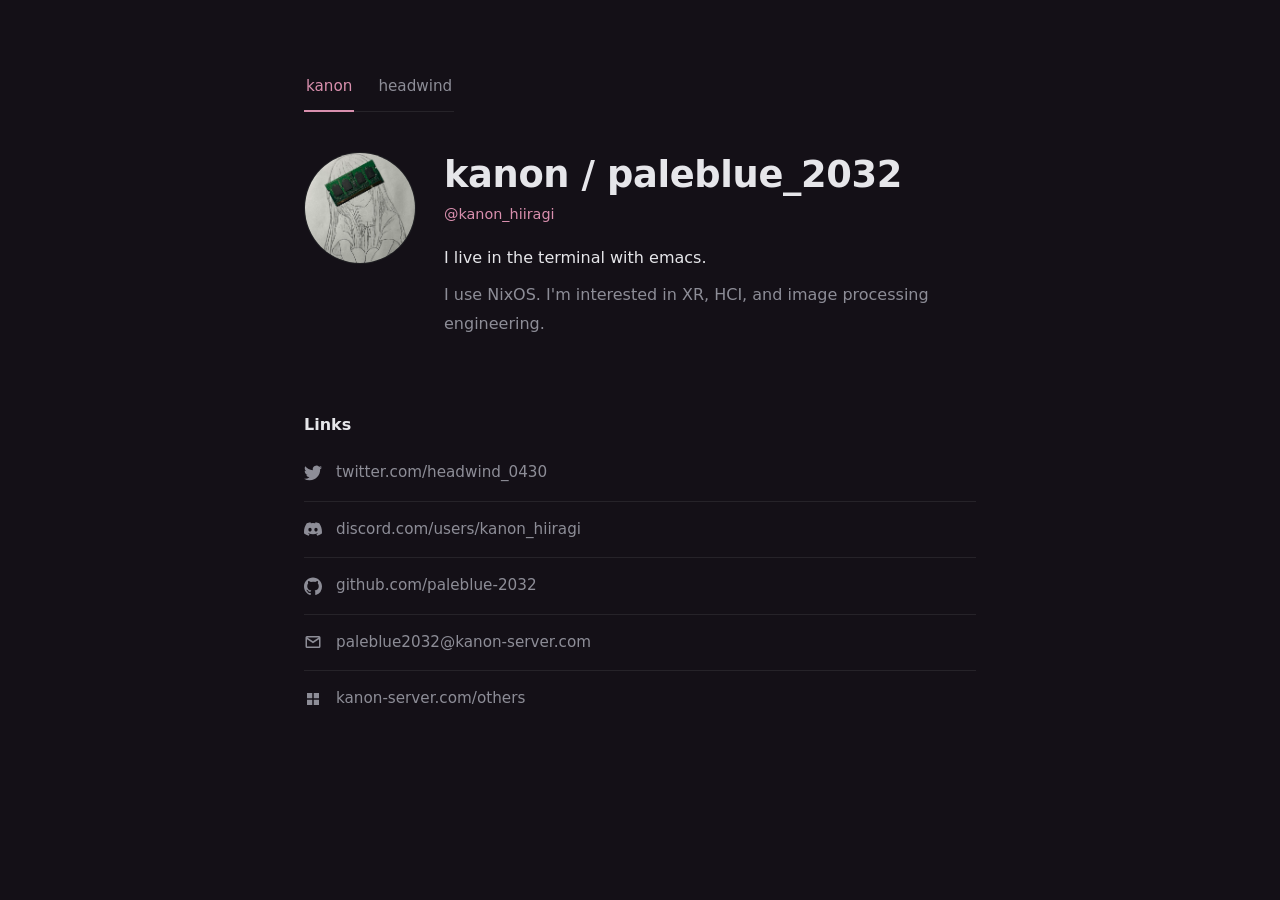
==== commit ac9a0521: "others追加" ====
--- a/index.html
+++ b/index.html
@@ -44,6 +44,12 @@
           </a>
         </li>
         <li>
+          <a class="link" href="https://discord.com/users/kanon_hiiragi" target="_blank" rel="noopener noreferrer">
+            <svg viewBox="0 0 24 24" aria-hidden="true"><path d="M20.32 4.37A19.79 19.79 0 0 0 15.44 3a13.7 13.7 0 0 0-.62 1.28 18.28 18.28 0 0 0-5.64 0A12.6 12.6 0 0 0 8.55 3a19.74 19.74 0 0 0-4.88 1.37C.56 9.02-.28 13.55.14 18.02a19.9 19.9 0 0 0 6.02 3.04 14.6 14.6 0 0 0 1.29-2.1 12.9 12.9 0 0 1-2.03-.98c.17-.12.34-.25.5-.38a14.2 14.2 0 0 0 12.16 0c.16.13.33.26.5.38a12.9 12.9 0 0 1-2.03.98 14.5 14.5 0 0 0 1.29 2.1 19.84 19.84 0 0 0 6.03-3.04c.5-5.18-.83-9.67-3.55-13.65zM8.02 15.33c-1.18 0-2.15-1.08-2.15-2.42 0-1.33.95-2.42 2.15-2.42 1.2 0 2.17 1.09 2.15 2.42 0 1.34-.95 2.42-2.15 2.42zm7.96 0c-1.18 0-2.15-1.08-2.15-2.42 0-1.33.95-2.42 2.15-2.42 1.2 0 2.17 1.09 2.15 2.42 0 1.34-.95 2.42-2.15 2.42z" /></svg>
+            <span class="link-text">discord.com/users/kanon_hiiragi</span>
+          </a>
+        </li>
+        <li>
           <a class="link" href="https://github.com/paleblue-2032" target="_blank" rel="noopener noreferrer">
             <svg viewBox="0 0 24 24" aria-hidden="true"><path d="M12 .5C5.37.5 0 5.87 0 12.5c0 5.3 3.44 9.8 8.21 11.39.6.11.82-.26.82-.58 0-.29-.01-1.04-.02-2.05-3.34.73-4.04-1.61-4.04-1.61-.55-1.39-1.34-1.76-1.34-1.76-1.09-.75.08-.73.08-.73 1.2.08 1.84 1.24 1.84 1.24 1.07 1.83 2.81 1.3 3.5.99.11-.78.42-1.3.76-1.6-2.67-.3-5.47-1.34-5.47-5.95 0-1.31.47-2.39 1.24-3.23-.12-.3-.54-1.52.12-3.18 0 0 1.01-.32 3.3 1.23a11.5 11.5 0 0 1 3.01-.4c1.02 0 2.05.14 3.01.4 2.28-1.55 3.29-1.23 3.29-1.23.66 1.66.24 2.88.12 3.18.77.84 1.24 1.92 1.24 3.23 0 4.62-2.81 5.64-5.49 5.94.43.37.82 1.1.82 2.22 0 1.6-.02 2.89-.02 3.28 0 .32.22.7.83.58A12 12 0 0 0 24 12.5C24 5.87 18.63.5 12 .5z" /></svg>
             <span class="link-text">github.com/paleblue-2032</span>
@@ -56,9 +62,9 @@
           </a>
         </li>
         <li>
-          <a class="link" href="https://discord.com/users/kanon_hiiragi" target="_blank" rel="noopener noreferrer">
-            <svg viewBox="0 0 24 24" aria-hidden="true"><path d="M20.32 4.37A19.79 19.79 0 0 0 15.44 3a13.7 13.7 0 0 0-.62 1.28 18.28 18.28 0 0 0-5.64 0A12.6 12.6 0 0 0 8.55 3a19.74 19.74 0 0 0-4.88 1.37C.56 9.02-.28 13.55.14 18.02a19.9 19.9 0 0 0 6.02 3.04 14.6 14.6 0 0 0 1.29-2.1 12.9 12.9 0 0 1-2.03-.98c.17-.12.34-.25.5-.38a14.2 14.2 0 0 0 12.16 0c.16.13.33.26.5.38a12.9 12.9 0 0 1-2.03.98 14.5 14.5 0 0 0 1.29 2.1 19.84 19.84 0 0 0 6.03-3.04c.5-5.18-.83-9.67-3.55-13.65zM8.02 15.33c-1.18 0-2.15-1.08-2.15-2.42 0-1.33.95-2.42 2.15-2.42 1.2 0 2.17 1.09 2.15 2.42 0 1.34-.95 2.42-2.15 2.42zm7.96 0c-1.18 0-2.15-1.08-2.15-2.42 0-1.33.95-2.42 2.15-2.42 1.2 0 2.17 1.09 2.15 2.42 0 1.34-.95 2.42-2.15 2.42z" /></svg>
-            <span class="link-text">discord.com/users/kanon_hiiragi</span>
+          <a class="link" href="others/">
+            <svg viewBox="0 0 24 24" aria-hidden="true"><path d="M4 4h7v7H4zM13 4h7v7h-7zM4 13h7v7H4zM13 13h7v7h-7z" /></svg>
+            <span class="link-text">kanon-server.com/others</span>
           </a>
         </li>
       </ul>
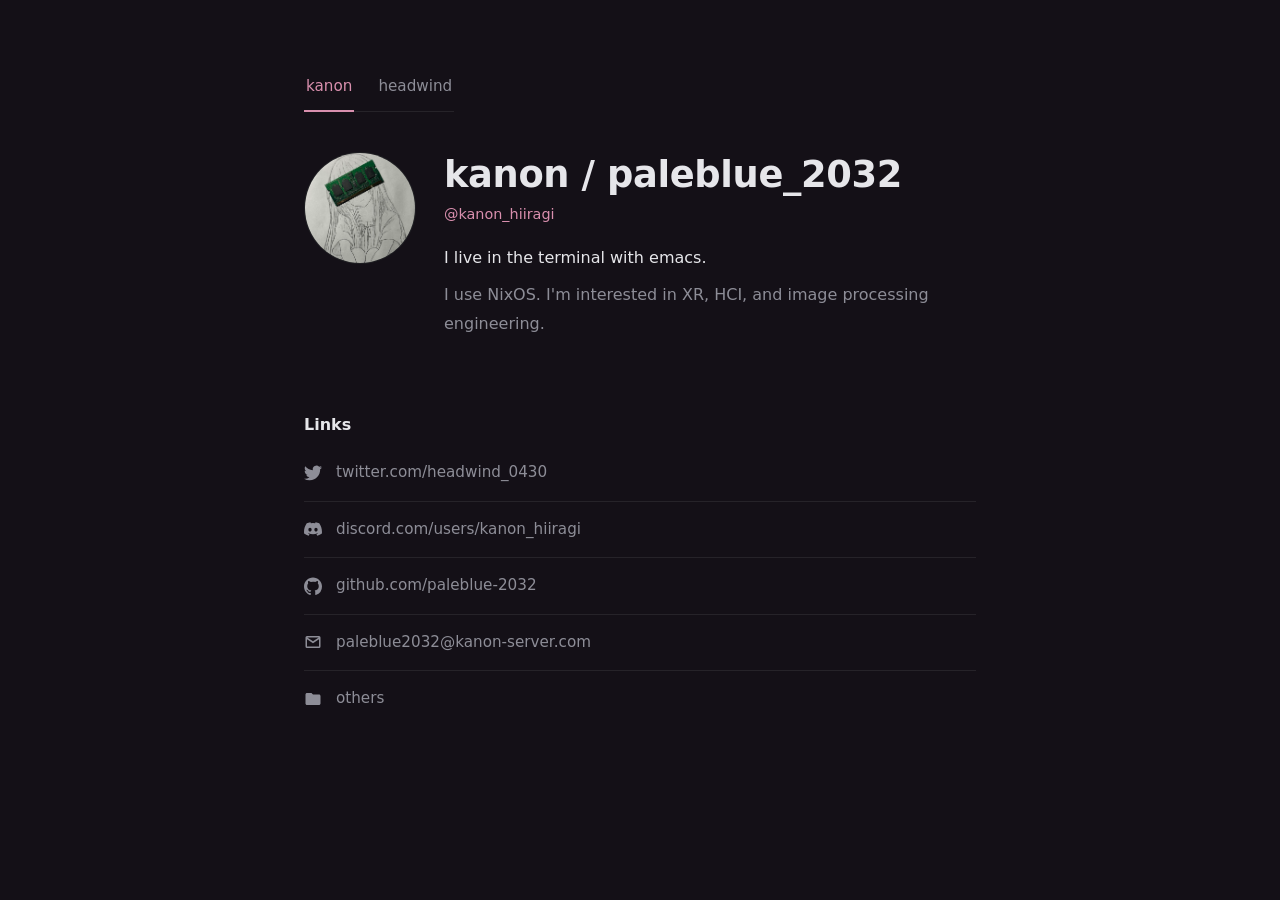
==== commit dc524bfd: "Add shumai" ====
--- a/index.html
+++ b/index.html
@@ -63,8 +63,8 @@
         </li>
         <li>
           <a class="link" href="others/">
-            <svg viewBox="0 0 24 24" aria-hidden="true"><path d="M4 4h7v7H4zM13 4h7v7h-7zM4 13h7v7H4zM13 13h7v7h-7z" /></svg>
-            <span class="link-text">kanon-server.com/others</span>
+            <svg viewBox="0 0 24 24" aria-hidden="true"><path d="M10 4H4c-1.1 0-2 .9-2 2v12c0 1.1.9 2 2 2h16c1.1 0 2-.9 2-2V8c0-1.1-.9-2-2-2h-8l-2-2z" /></svg>
+            <span class="link-text">others</span>
           </a>
         </li>
       </ul>
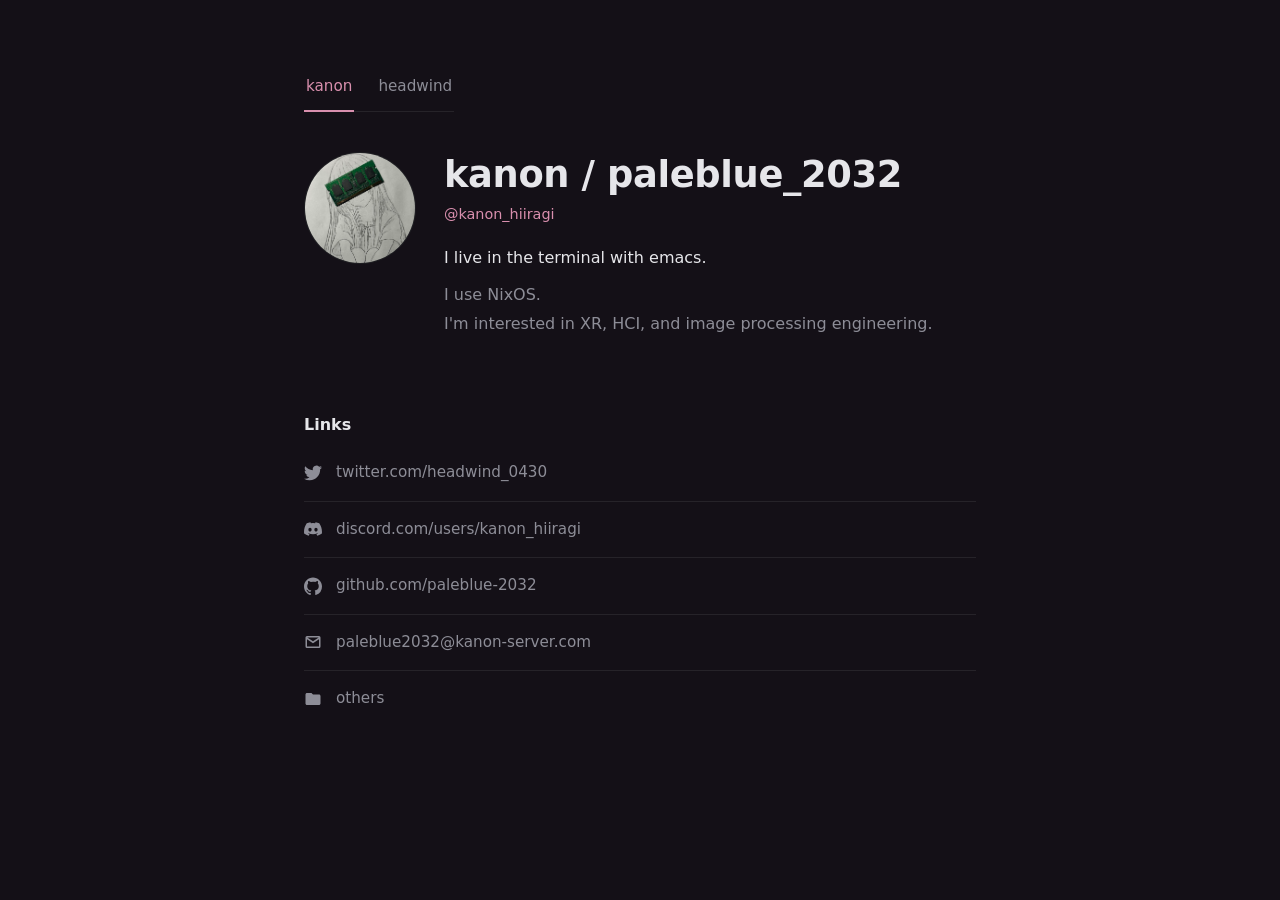
==== commit 5f534385: "Fixed" ====
--- a/index.html
+++ b/index.html
@@ -3,7 +3,7 @@
 <head>
   <meta charset="UTF-8" />
   <meta name="viewport" content="width=device-width, initial-scale=1.0" />
-  <title>kanon / headwind</title>
+  <title>kanon / headwind Portfolio</title>
   <meta name="description" content="kanonとheadwindのサイト" />
   <link rel="stylesheet" href="styles.css" />
 </head>
@@ -27,7 +27,8 @@
             <p class="handle" id="profile-handle">@kanon_hiiragi</p>
             <p class="tagline" id="profile-tagline">I live in the terminal with emacs.</p>
             <p class="intro" id="profile-intro">
-              I use NixOS. I'm interested in XR, HCI, and image processing engineering.
+              <span class="intro-line">I use NixOS.</span>
+              <span class="intro-line">I'm interested in XR, HCI, and image processing engineering.</span>
             </p>
           </div>
         </div>
--- a/styles.css
+++ b/styles.css
@@ -145,6 +145,10 @@
   color: var(--text-muted);
 }
 
+.intro-line {
+  display: block;
+}
+
 /* Links */
 .links-section {
   margin-bottom: 24px;
